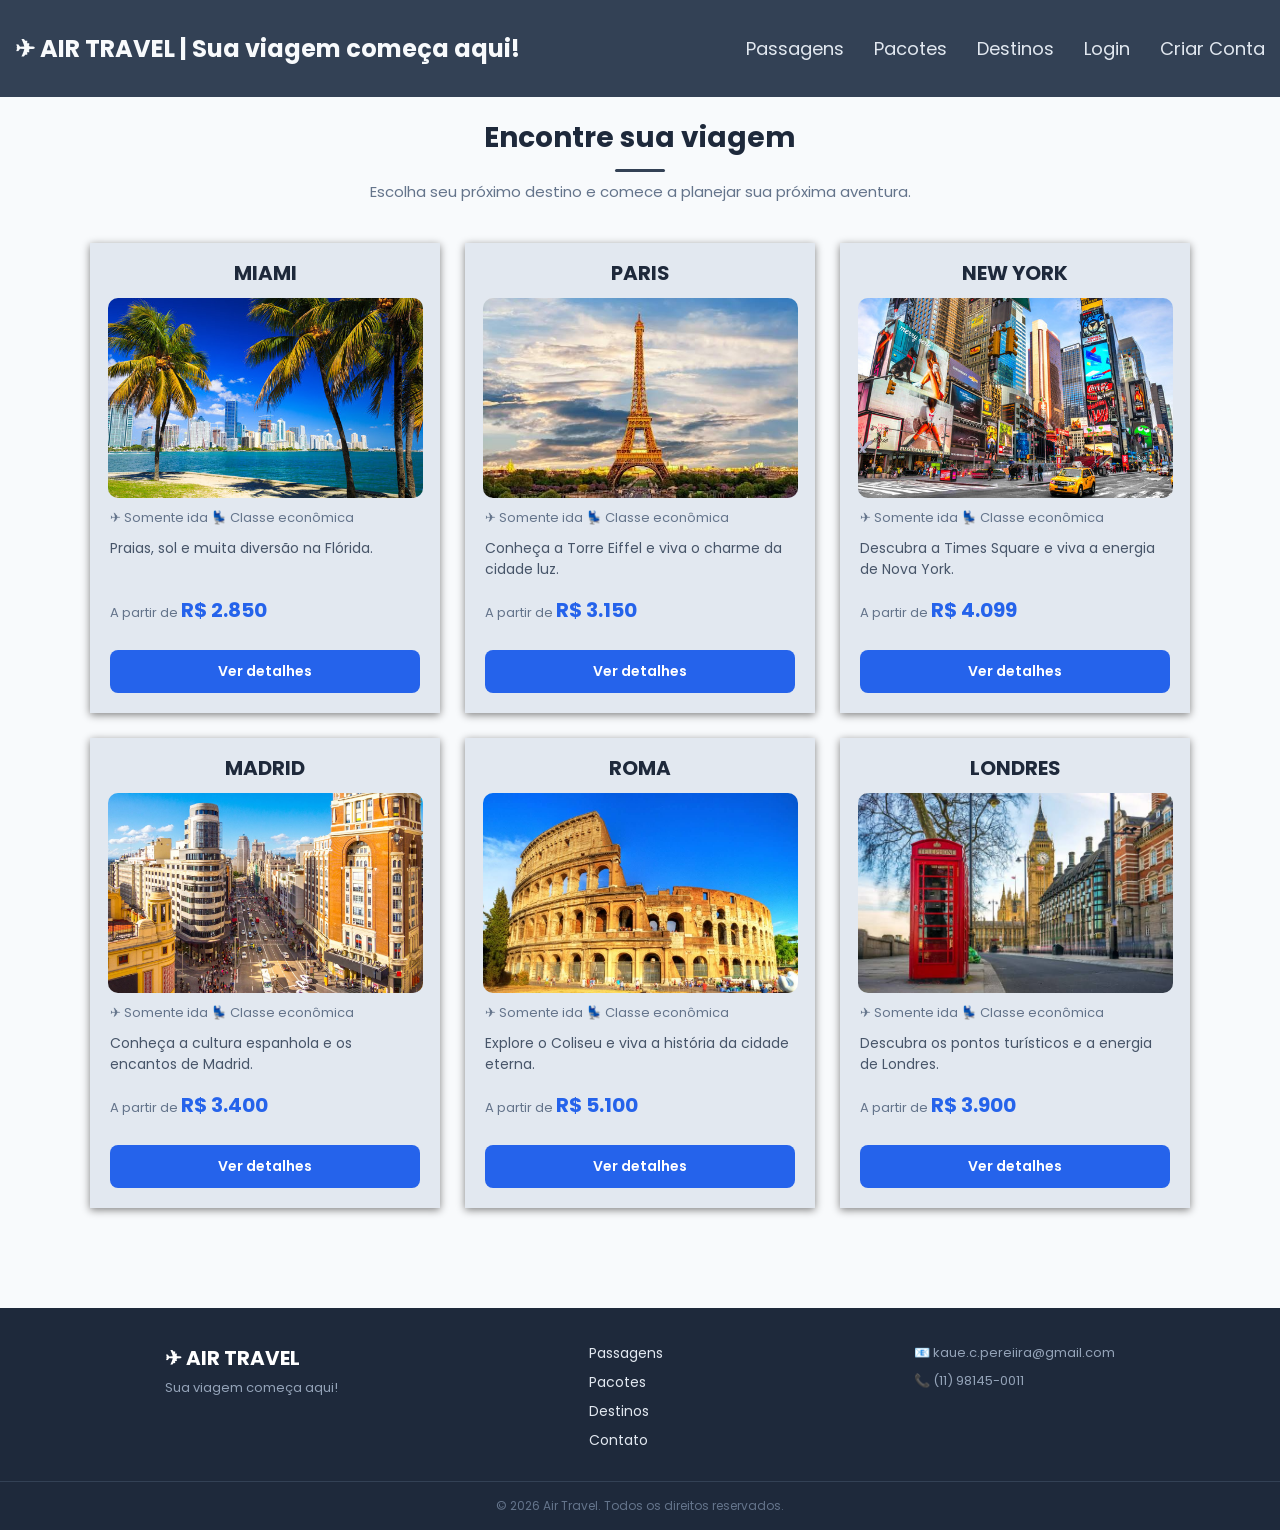
==== frontend/index.html @ f166944b "Organiza estrutura do projeto e adiciona banco de dados" ====
<!doctype html>
<html lang="pt-br">
  <head>
    <meta charset="UTF-8" />
    <meta name="viewport" content="width=device-width, initial-scale=1.0" />
    <link rel="stylesheet" href="style.css" />
    <title>Air Travel - Sua viagem começa aqui!</title>
  </head>

  <body>
    <header>
      <h1>✈ AIR TRAVEL | Sua viagem começa aqui!</h1>

      <nav>
        <a href="#">Passagens</a>
        <a href="#">Pacotes</a>
        <a href="#">Destinos</a>
        <a href="#">Login</a>
        <a href="#">Criar Conta</a>
      </nav>
    </header>

    <main>
      <section class="secao-destinos">
        <div class="titulo-destinos">
          <h2>Encontre sua viagem</h2>
          <p>
            Escolha seu próximo destino e comece a planejar sua próxima
            aventura.
          </p>
        </div>

        <div class="destinos">
          <article class="card-destino">
            <h3>MIAMI</h3>

            <img src="./miami.jpg" alt="Praia de Miami" />

            <div class="info-voo">
              <span>✈ Somente ida</span>
              <span>💺 Classe econômica</span>
            </div>

            <p class="descricao">Praias, sol e muita diversão na Flórida.</p>

            <div class="preco">
              <span>A partir de</span>
              <strong>R$ 2.850</strong>
            </div>

            <button>Ver detalhes</button>
          </article>

          <article class="card-destino">
            <h3>PARIS</h3>

            <img src="./paris.jfif" alt="Torre Eiffel em Paris" />

            <div class="info-voo">
              <span>✈ Somente ida</span>
              <span>💺 Classe econômica</span>
            </div>

            <p class="descricao">
              Conheça a Torre Eiffel e viva o charme da cidade luz.
            </p>

            <div class="preco">
              <span>A partir de</span>
              <strong>R$ 3.150</strong>
            </div>

            <button>Ver detalhes</button>
          </article>

          <article class="card-destino">
            <h3>NEW YORK</h3>

            <img src="./Times Square.jpg" alt="Times Square em Nova York" />

            <div class="info-voo">
              <span>✈ Somente ida</span>
              <span>💺 Classe econômica</span>
            </div>

            <p class="descricao">
              Descubra a Times Square e viva a energia de Nova York.
            </p>

            <div class="preco">
              <span>A partir de</span>
              <strong>R$ 4.099</strong>
            </div>

            <button>Ver detalhes</button>
          </article>

          <article class="card-destino">
            <h3>MADRID</h3>

            <img src="./madrid.jpg" alt="Madrid, Espanha" />

            <div class="info-voo">
              <span>✈ Somente ida</span>
              <span>💺 Classe econômica</span>
            </div>

            <p class="descricao">
              Conheça a cultura espanhola e os encantos de Madrid.
            </p>

            <div class="preco">
              <span>A partir de</span>
              <strong>R$ 3.400</strong>
            </div>

            <button>Ver detalhes</button>
          </article>

          <article class="card-destino">
            <h3>ROMA</h3>

            <img src="./coliseu-roma-italia-1.jpg" alt="Coliseu em Roma" />

            <div class="info-voo">
              <span>✈ Somente ida</span>
              <span>💺 Classe econômica</span>
            </div>

            <p class="descricao">
              Explore o Coliseu e viva a história da cidade eterna.
            </p>

            <div class="preco">
              <span>A partir de</span>
              <strong>R$ 5.100</strong>
            </div>

            <button>Ver detalhes</button>
          </article>

          <article class="card-destino">
            <h3>LONDRES</h3>

            <img src="./londres.jfif" alt="Londres, Inglaterra" />

            <div class="info-voo">
              <span>✈ Somente ida</span>
              <span>💺 Classe econômica</span>
            </div>

            <p class="descricao">
              Descubra os pontos turísticos e a energia de Londres.
            </p>

            <div class="preco">
              <span>A partir de</span>
              <strong>R$ 3.900</strong>
            </div>

            <button>Ver detalhes</button>
          </article>
        </div>
      </section>
    </main>

    <footer>
      <div class="footer-conteudo">
        <div class="footer-logo">
          <h3>✈ AIR TRAVEL</h3>
          <p>Sua viagem começa aqui!</p>
        </div>

        <div class="footer-links">
          <a href="#">Passagens</a>
          <a href="#">Pacotes</a>
          <a href="#">Destinos</a>
          <a href="#">Contato</a>
        </div>

        <div class="footer-contato">
          <p>📧 kaue.c.pereiira@gmail.com</p>
          <p>📞 (11) 98145-0011</p>
        </div>
      </div>

      <div class="footer-bottom">
        <p>© 2026 Air Travel. Todos os direitos reservados.</p>
      </div>
    </footer>
  </body>
</html>
---- frontend/style.css ----
@import url("https://fonts.googleapis.com/css2?family=Poppins&display=swap");

body {
  margin: 0;
  background-color: #f8fafc;
  font-family: "Poppins", sans-serif;
}

header {
  background-color: #334155;
  padding: 15px;
  display: flex;
  justify-content: space-between;
  align-items: center;
}

h1 {
  color: #f8fafc;
  font-size: 24px;
  text-align: left;
  font-weight: 700;
}

nav {
  font-size: 18px;
  color: #e2e8f0;
  display: flex;
  gap: 30px;
}

nav a {
  text-decoration: none;
  color: #e2e8f0;
  transition: 0.2s ease;
}

nav a:hover {
  color: #ffffff;
  transform: translateY(-2px) scale(1.05);
}

main {
  padding: 20px;
}

.titulo-destinos {
  text-align: center;
  margin-bottom: 30px;
}

.titulo-destinos h2 {
  margin: 0 0 8px;
  color: #1e293b;
  font-size: 28px;
  font-weight: 700;
}

.titulo-destinos p {
  margin: 0;
  color: #64748b;
  font-size: 15px;
}

.titulo-destinos h2::after {
  content: "";
  display: block;
  width: 50px;
  height: 3px;
  background-color: #334155;
  margin: 10px auto 0;
  border-radius: 5px;
}

.destinos {
  display: flex;
  padding: 10px;
  gap: 25px;
  justify-content: center;
  width: 100%;
  align-items: center;
  flex-wrap: wrap;
  box-sizing: border-box;
}

.card-destino {
  width: 350px;
  min-height: 470px;
  background-color: #e2e8f0;
  box-shadow: 0 2px 8px gray;
  transition: transform 0.3s ease;
  box-sizing: border-box;
  display: flex;
  flex-direction: column;
}

.card-destino:hover {
  transform: scale(1.02);
}

.card-destino h3 {
  font-size: 20px;
  margin: 15px 0 10px;
  color: #1e293b;
  text-align: center;
}

.card-destino img {
  width: 90%;
  height: 200px;
  object-fit: cover;
  border-radius: 10px;
  margin: 0 auto 10px;
  display: block;
}

.info-voo {
  font-size: 13px;
  color: #64748b;
  margin-bottom: 5px;
  text-align: left;
  padding-left: 20px;
}

.descricao {
  font-size: 14px;
  color: #475569;
  line-height: 1.5;
  padding: 0 20px;
  margin-top: 5px;
  margin-bottom: 15px;
  text-align: left;
  min-height: 42px;
}

.preco {
  font-size: 13px;
  color: #64748b;
  font-family: "Poppins", sans-serif;
  font-weight: normal;
  margin-bottom: 10px;
  min-height: 24px;
  padding-left: 20px;
}

.preco strong {
  font-size: 20px;
  color: #2563eb;
}

button {
  background-color: white;
  padding: 7px;
  border-radius: 5px;
  border: 1px solid;
  border-color: #b4cff3;
  cursor: pointer;
  font-family: "Poppins", sans-serif;
  font-size: 14px;
}

.card-destino button {
  margin-top: auto;
  background-color: #2563eb;
  color: white;
  border: none;
  padding: 11px 20px;
  margin-left: 20px;
  margin-right: 20px;
  margin-bottom: 20px;
  border-radius: 8px;
  cursor: pointer;
  font-family: "Poppins", sans-serif;
  font-size: 14px;
  font-weight: 600;
  transition: 0.2s;
}

.card-destino button:hover {
  background-color: #1d4ed8;
  transform: translateY(-2px);
}

footer {
  background-color: #1e293b;
  color: #e2e8f0;
  margin-top: 70px;
  padding-top: 35px;
}

.footer-conteudo {
  display: flex;
  justify-content: space-around;
  align-items: flex-start;
  padding: 0 40px 30px;
}

.footer-logo h3 {
  margin: 0 0 5px;
  color: white;
  font-size: 20px;
}

.footer-logo p {
  margin: 0;
  color: #94a3b8;
  font-size: 13px;
}

.footer-links {
  display: flex;
  flex-direction: column;
  gap: 8px;
}

.footer-links a {
  color: #e2e8f0;
  text-decoration: none;
  font-size: 14px;
  transition: 0.2s ease;
}

.footer-links a:hover {
  color: white;
  transform: translateX(3px);
}

.footer-contato p {
  margin: 0 0 8px;
  color: #94a3b8;
  font-size: 13px;
}

.footer-bottom {
  border-top: 1px solid #334155;
  text-align: center;
  padding: 15px;
}

.footer-bottom p {
  margin: 0;
  color: #64748b;
  font-size: 12px;
}
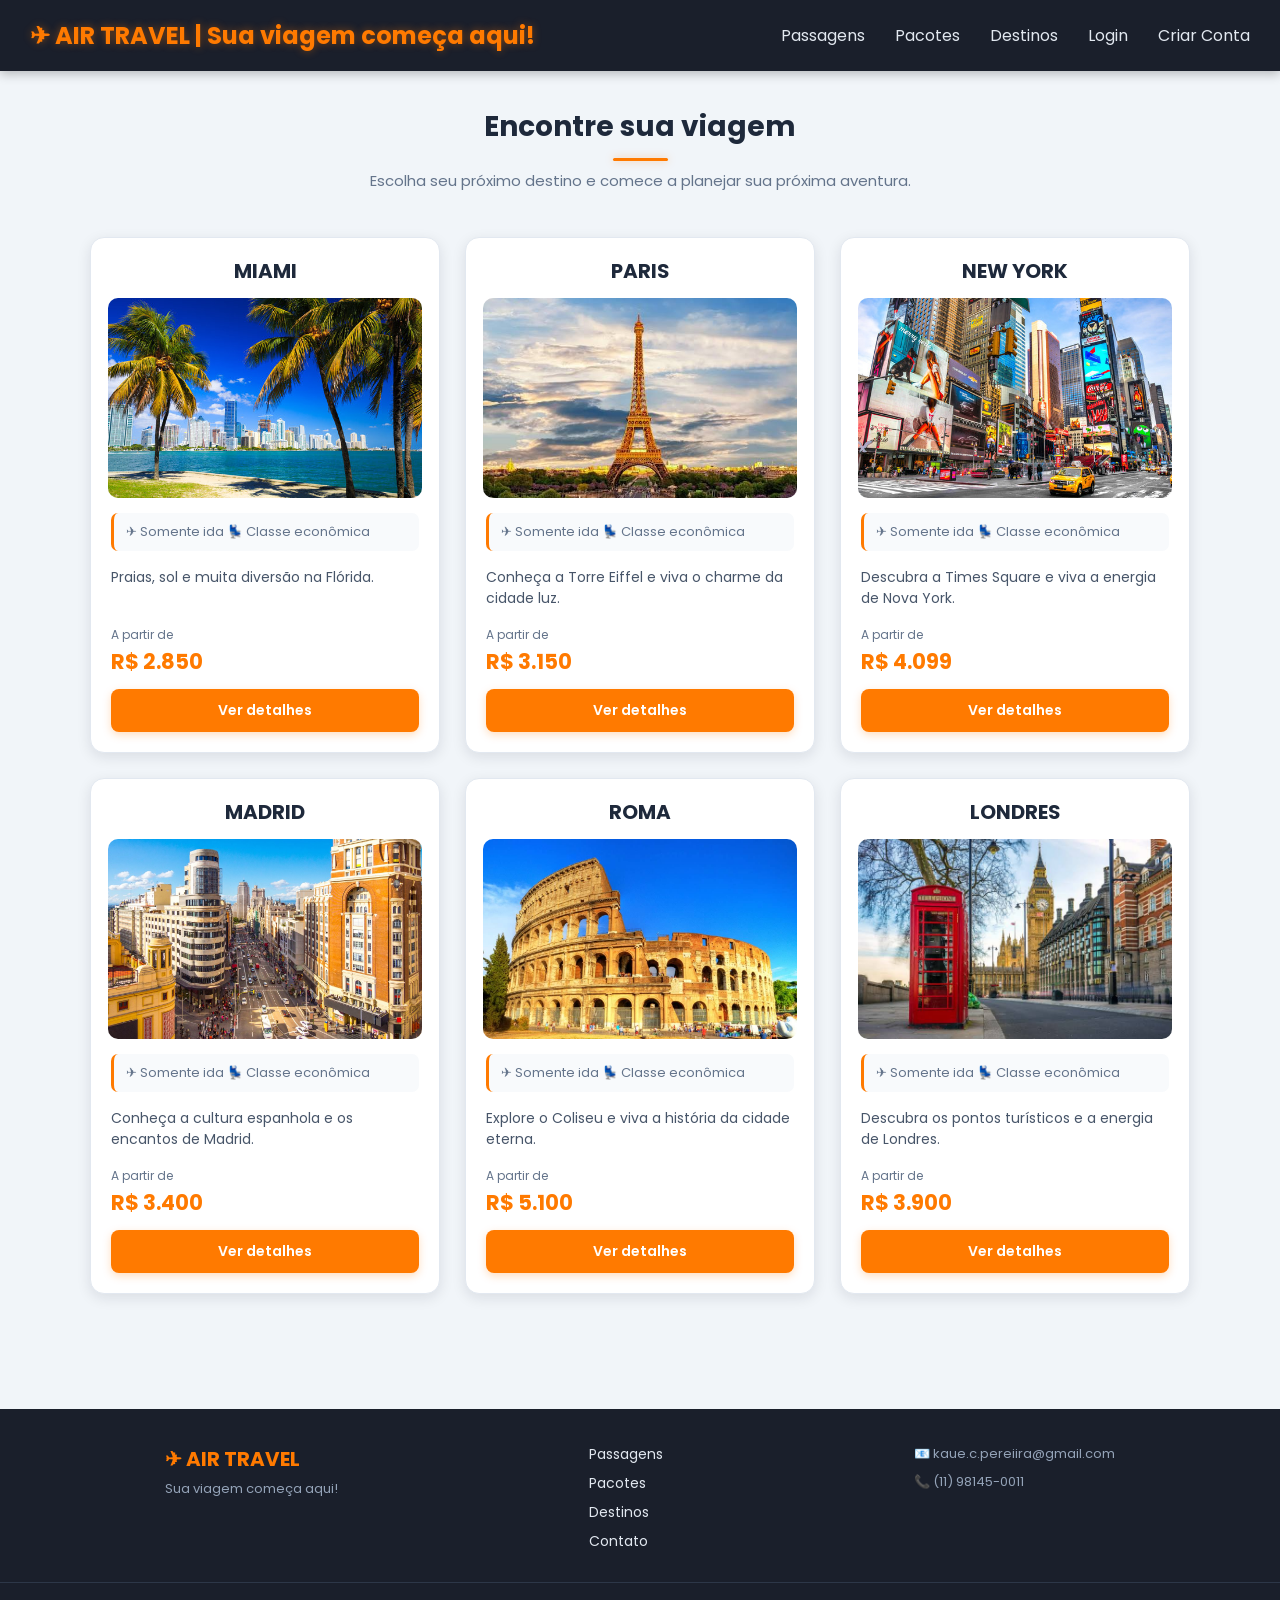
==== commit 6ce9e227: "Adiciona links para detalhes dos destinos" ====
--- a/frontend/index.html
+++ b/frontend/index.html
@@ -47,8 +47,7 @@
               <span>A partir de</span>
               <strong>R$ 2.850</strong>
             </div>
-
-            <button>Ver detalhes</button>
+            <a href="destino.html" class="botao-destino">Ver detalhes</a>
           </article>
 
           <article class="card-destino">
@@ -70,7 +69,7 @@
               <strong>R$ 3.150</strong>
             </div>
 
-            <button>Ver detalhes</button>
+            <a href="destino.html" class="botao-destino">Ver detalhes</a>
           </article>
 
           <article class="card-destino">
@@ -92,7 +91,7 @@
               <strong>R$ 4.099</strong>
             </div>
 
-            <button>Ver detalhes</button>
+            <a href="destino.html" class="botao-destino">Ver detalhes</a>
           </article>
 
           <article class="card-destino">
@@ -114,7 +113,7 @@
               <strong>R$ 3.400</strong>
             </div>
 
-            <button>Ver detalhes</button>
+            <a href="destino.html" class="botao-destino">Ver detalhes</a>
           </article>
 
           <article class="card-destino">
@@ -136,7 +135,7 @@
               <strong>R$ 5.100</strong>
             </div>
 
-            <button>Ver detalhes</button>
+            <a href="destino.html" class="botao-destino">Ver detalhes</a>
           </article>
 
           <article class="card-destino">
@@ -158,7 +157,7 @@
               <strong>R$ 3.900</strong>
             </div>
 
-            <button>Ver detalhes</button>
+            <a href="destino.html" class="botao-destino">Ver detalhes</a>
           </article>
         </div>
       </section>
--- a/frontend/style.css
+++ b/frontend/style.css
@@ -2,27 +2,30 @@
 
 body {
   margin: 0;
-  background-color: #f8fafc;
+  background-color: #f1f5f9;
   font-family: "Poppins", sans-serif;
 }
 
 header {
-  background-color: #334155;
-  padding: 15px;
+  background-color: #1a1f2b;
+  padding: 18px 30px;
   display: flex;
   justify-content: space-between;
   align-items: center;
+  box-shadow: 0 3px 10px rgba(0, 0, 0, 0.25);
 }
 
 h1 {
-  color: #f8fafc;
+  color: #ff7a00;
   font-size: 24px;
   text-align: left;
   font-weight: 700;
+  margin: 0;
+  text-shadow: 0 0 8px rgba(255, 122, 0, 0.45);
 }
 
 nav {
-  font-size: 18px;
+  font-size: 16px;
   color: #e2e8f0;
   display: flex;
   gap: 30px;
@@ -35,17 +38,17 @@
 }
 
 nav a:hover {
-  color: #ffffff;
-  transform: translateY(-2px) scale(1.05);
+  color: #ff7a00;
+  transform: translateY(-2px);
 }
 
 main {
-  padding: 20px;
+  padding: 35px 20px;
 }
 
 .titulo-destinos {
   text-align: center;
-  margin-bottom: 30px;
+  margin-bottom: 35px;
 }
 
 .titulo-destinos h2 {
@@ -64,11 +67,12 @@
 .titulo-destinos h2::after {
   content: "";
   display: block;
-  width: 50px;
+  width: 55px;
   height: 3px;
-  background-color: #334155;
+  background-color: #ff7a00;
   margin: 10px auto 0;
   border-radius: 5px;
+  box-shadow: 0 0 8px rgba(255, 122, 0, 0.4);
 }
 
 .destinos {
@@ -85,21 +89,27 @@
 .card-destino {
   width: 350px;
   min-height: 470px;
-  background-color: #e2e8f0;
-  box-shadow: 0 2px 8px gray;
-  transition: transform 0.3s ease;
+  background-color: #ffffff;
+  border: 1px solid #e2e8f0;
+  border-radius: 14px;
+  box-shadow: 0 4px 14px rgba(15, 23, 42, 0.1);
+  transition:
+    transform 0.3s ease,
+    box-shadow 0.3s ease;
   box-sizing: border-box;
   display: flex;
   flex-direction: column;
+  overflow: hidden;
 }
 
 .card-destino:hover {
-  transform: scale(1.02);
+  transform: translateY(-5px);
+  box-shadow: 0 10px 25px rgba(15, 23, 42, 0.16);
 }
 
 .card-destino h3 {
   font-size: 20px;
-  margin: 15px 0 10px;
+  margin: 18px 0 12px;
   color: #1e293b;
   text-align: center;
 }
@@ -109,16 +119,18 @@
   height: 200px;
   object-fit: cover;
   border-radius: 10px;
-  margin: 0 auto 10px;
+  margin: 0 auto 15px;
   display: block;
 }
 
 .info-voo {
   font-size: 13px;
   color: #64748b;
-  margin-bottom: 5px;
-  text-align: left;
-  padding-left: 20px;
+  margin: 0 20px 8px;
+  padding: 9px 12px;
+  background-color: #f8fafc;
+  border-radius: 7px;
+  border-left: 3px solid #ff7a00;
 }
 
 .descricao {
@@ -126,41 +138,43 @@
   color: #475569;
   line-height: 1.5;
   padding: 0 20px;
-  margin-top: 5px;
-  margin-bottom: 15px;
+  margin-top: 8px;
+  margin-bottom: 12px;
   text-align: left;
   min-height: 42px;
 }
 
 .preco {
-  font-size: 13px;
+  font-size: 12px;
   color: #64748b;
   font-family: "Poppins", sans-serif;
   font-weight: normal;
-  margin-bottom: 10px;
+  margin: 5px 20px 12px;
   min-height: 24px;
-  padding-left: 20px;
+  padding: 0;
 }
 
 .preco strong {
-  font-size: 20px;
-  color: #2563eb;
+  display: block;
+  font-size: 21px;
+  color: #ff7a00;
+  font-weight: 700;
+  margin-top: 2px;
 }
 
 button {
   background-color: white;
   padding: 7px;
   border-radius: 5px;
-  border: 1px solid;
-  border-color: #b4cff3;
+  border: 1px solid #b4cff3;
   cursor: pointer;
   font-family: "Poppins", sans-serif;
   font-size: 14px;
 }
 
-.card-destino button {
+.botao-destino {
   margin-top: auto;
-  background-color: #2563eb;
+  background-color: #ff7a00;
   color: white;
   border: none;
   padding: 11px 20px;
@@ -172,16 +186,20 @@
   font-family: "Poppins", sans-serif;
   font-size: 14px;
   font-weight: 600;
-  transition: 0.2s;
-}
-
-.card-destino button:hover {
-  background-color: #1d4ed8;
+  transition: 0.2s ease;
+  box-shadow: 0 3px 8px rgba(255, 122, 0, 0.25);
+  text-decoration: none;
+  text-align: center;
+}
+
+.botao-destino:hover {
+  background-color: #e66d00;
   transform: translateY(-2px);
+  box-shadow: 0 5px 12px rgba(255, 122, 0, 0.35);
 }
 
 footer {
-  background-color: #1e293b;
+  background-color: #1a1f2b;
   color: #e2e8f0;
   margin-top: 70px;
   padding-top: 35px;
@@ -196,7 +214,7 @@
 
 .footer-logo h3 {
   margin: 0 0 5px;
-  color: white;
+  color: #ff7a00;
   font-size: 20px;
 }
 
@@ -220,7 +238,7 @@
 }
 
 .footer-links a:hover {
-  color: white;
+  color: #ff7a00;
   transform: translateX(3px);
 }
 
@@ -231,7 +249,7 @@
 }
 
 .footer-bottom {
-  border-top: 1px solid #334155;
+  border-top: 1px solid #2d3748;
   text-align: center;
   padding: 15px;
 }
@@ -241,3 +259,96 @@
   color: #64748b;
   font-size: 12px;
 }
+
+.detalhes-destino {
+  max-width: 1000px;
+  margin: 0 auto;
+  background-color: #ffffff;
+  border-radius: 16px;
+  padding: 30px;
+  box-shadow: 0 4px 15px rgba(15, 23, 42, 0.1);
+  box-sizing: border-box;
+}
+
+.detalhes-destino h2 {
+  text-align: center;
+  color: #1e293b;
+  font-size: 32px;
+  margin: 0 0 25px;
+}
+
+.detalhes-destino > img {
+  width: 100%;
+  height: 350px;
+  object-fit: cover;
+  border-radius: 12px;
+  display: block;
+}
+
+.informacoes-destino {
+  padding: 25px 10px 0;
+}
+
+.informacoes-destino h3 {
+  color: #1e293b;
+  font-size: 23px;
+  margin: 0 0 10px;
+}
+
+.informacoes-destino > p {
+  color: #475569;
+  font-size: 15px;
+  line-height: 1.6;
+  margin-bottom: 20px;
+}
+
+.info-viagem {
+  background-color: #f8fafc;
+  border-left: 4px solid #ff7a00;
+  border-radius: 8px;
+  padding: 12px 18px;
+  margin-bottom: 20px;
+}
+
+.info-viagem p {
+  color: #475569;
+  font-size: 14px;
+  margin: 6px 0;
+}
+
+.preco-destino {
+  margin-bottom: 20px;
+}
+
+.preco-destino span {
+  display: block;
+  color: #64748b;
+  font-size: 13px;
+}
+
+.preco-destino strong {
+  display: block;
+  color: #ff7a00;
+  font-size: 28px;
+  margin-top: 2px;
+}
+
+.detalhes-destino button {
+  background-color: #ff7a00;
+  color: #ffffff;
+  border: none;
+  padding: 12px 25px;
+  border-radius: 8px;
+  cursor: pointer;
+  font-family: "Poppins", sans-serif;
+  font-size: 14px;
+  font-weight: 600;
+  transition: 0.2s ease;
+  box-shadow: 0 3px 8px rgba(255, 122, 0, 0.25);
+}
+
+.detalhes-destino button:hover {
+  background-color: #e66d00;
+  transform: translateY(-2px);
+  box-shadow: 0 5px 12px rgba(255, 122, 0, 0.35);
+}
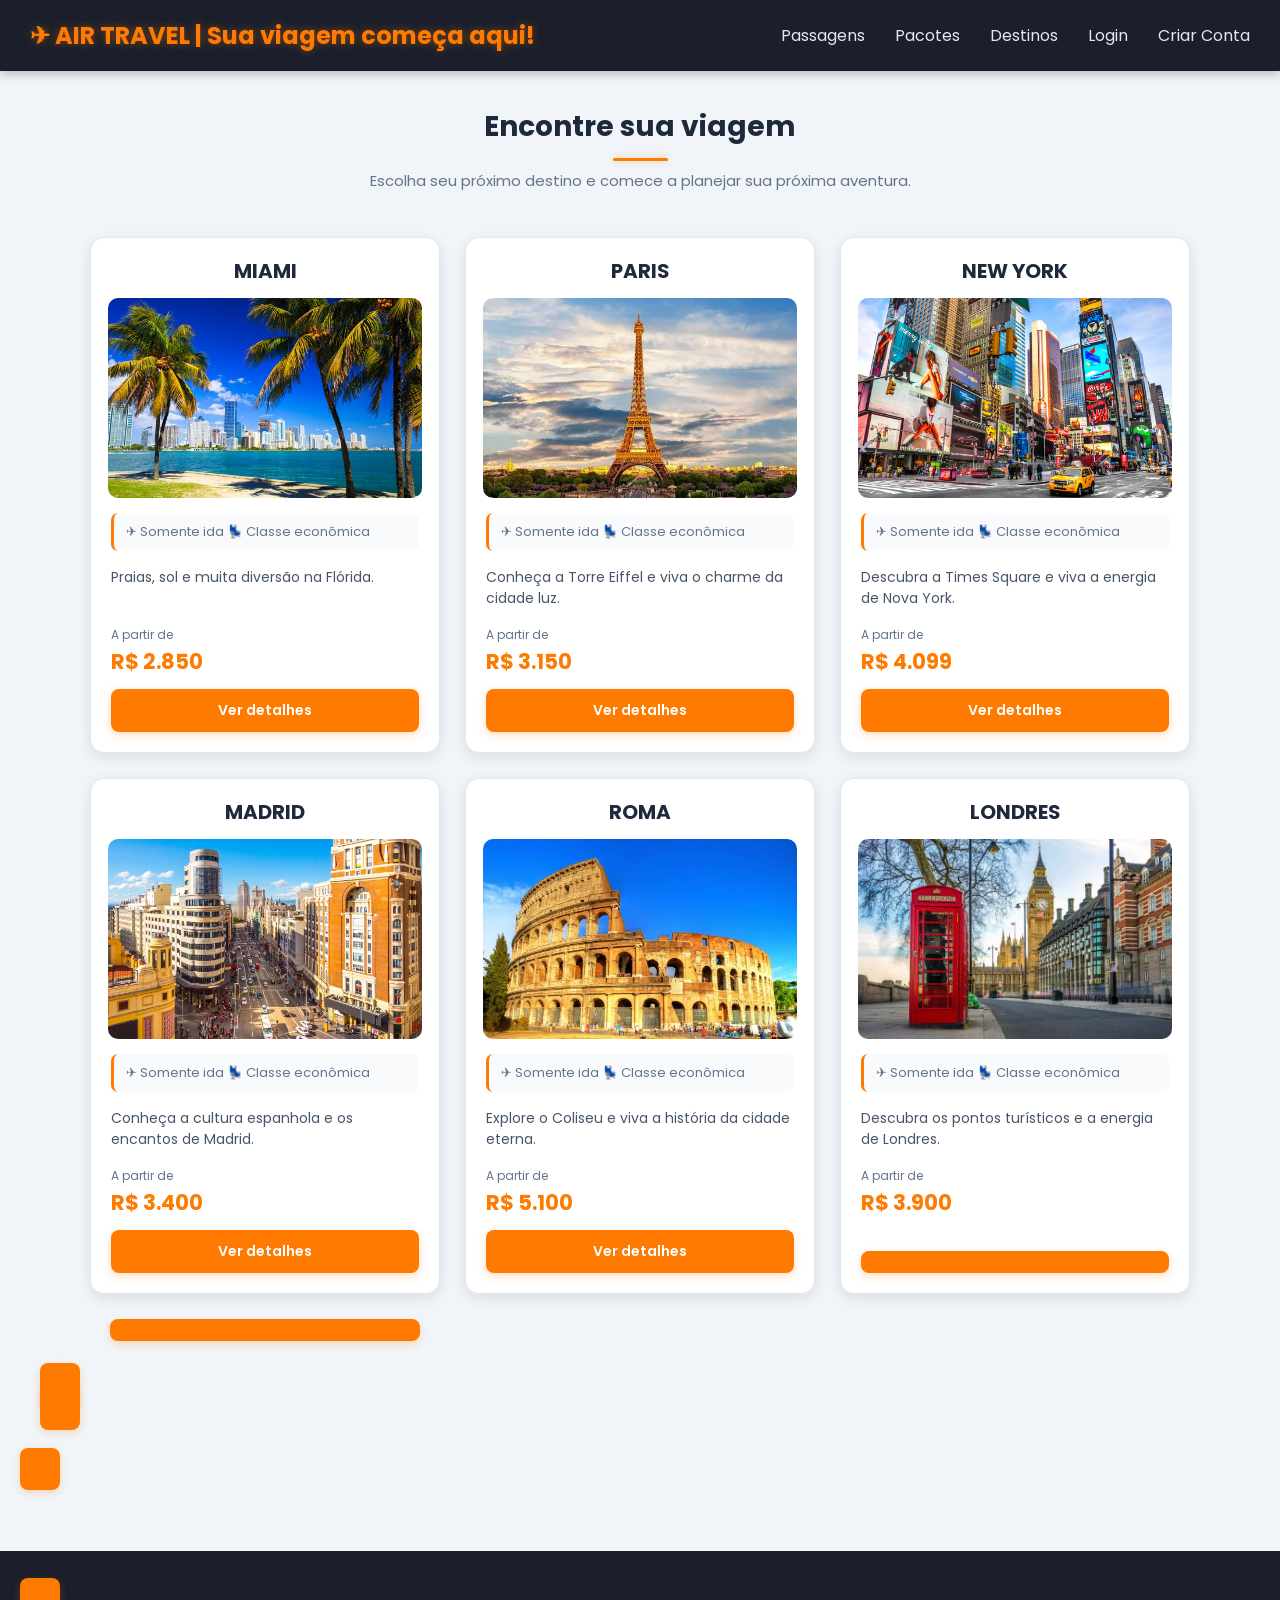
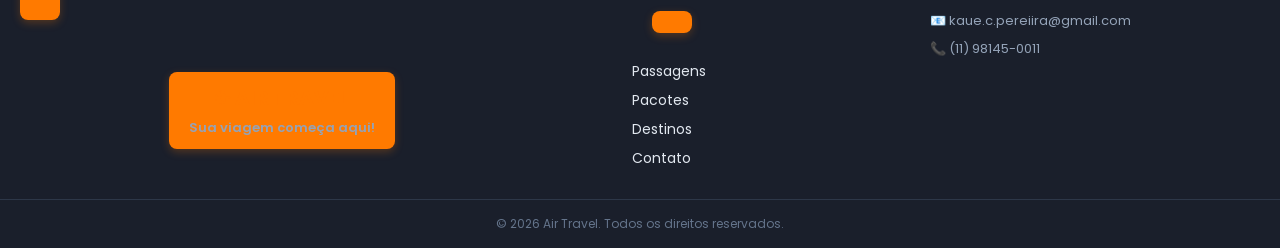
==== commit c7d589c2: "Finaliza estrutura inicial do AirTravel" ====
--- a/frontend/index.html
+++ b/frontend/index.html
@@ -47,7 +47,9 @@
               <span>A partir de</span>
               <strong>R$ 2.850</strong>
             </div>
-            <a href="destino.html" class="botao-destino">Ver detalhes</a>
+            <a href="destino.html?destino=miami" class="botao-destino"
+              >Ver detalhes</a
+            >
           </article>
 
           <article class="card-destino">
@@ -69,7 +71,9 @@
               <strong>R$ 3.150</strong>
             </div>
 
-            <a href="destino.html" class="botao-destino">Ver detalhes</a>
+            <a href="destino.html?destino=paris" class="botao-destino"
+              >Ver detalhes</a
+            >
           </article>
 
           <article class="card-destino">
@@ -91,7 +95,9 @@
               <strong>R$ 4.099</strong>
             </div>
 
-            <a href="destino.html" class="botao-destino">Ver detalhes</a>
+            <a href="destino.html?destino=newyork" class="botao-destino"
+              >Ver detalhes</a
+            >
           </article>
 
           <article class="card-destino">
@@ -113,7 +119,9 @@
               <strong>R$ 3.400</strong>
             </div>
 
-            <a href="destino.html" class="botao-destino">Ver detalhes</a>
+            <a href="destino.html?destino=madrid" class="botao-destino"
+              >Ver detalhes</a
+            >
           </article>
 
           <article class="card-destino">
@@ -135,7 +143,9 @@
               <strong>R$ 5.100</strong>
             </div>
 
-            <a href="destino.html" class="botao-destino">Ver detalhes</a>
+            <a href="destino.html?destino=roma" class="botao-destino"
+              >Ver detalhes</a
+            >
           </article>
 
           <article class="card-destino">
@@ -157,7 +167,7 @@
               <strong>R$ 3.900</strong>
             </div>
 
-            <a href="destino.html" class="botao-destino">Ver detalhes</a>
+            <a href="destino.html?destino=londres" class="botao-destino">
           </article>
         </div>
       </section>
--- a/frontend/style.css
+++ b/frontend/style.css
@@ -76,13 +76,12 @@
 }
 
 .destinos {
-  display: flex;
+  display: grid;
+  grid-template-columns: repeat(3, 350px);
   padding: 10px;
   gap: 25px;
   justify-content: center;
   width: 100%;
-  align-items: center;
-  flex-wrap: wrap;
   box-sizing: border-box;
 }
 
@@ -352,3 +351,156 @@
   transform: translateY(-2px);
   box-shadow: 0 5px 12px rgba(255, 122, 0, 0.35);
 }
+
+.compra-passagem {
+  max-width: 850px;
+  margin: 0 auto;
+  background-color: #ffffff;
+  border-radius: 16px;
+  padding: 30px;
+  box-shadow: 0 4px 15px rgba(15, 23, 42, 0.1);
+  box-sizing: border-box;
+}
+
+.titulo-compra {
+  text-align: center;
+  margin-bottom: 30px;
+}
+
+.titulo-compra h2 {
+  color: #1e293b;
+  font-size: 28px;
+  margin: 0 0 8px;
+}
+
+.titulo-compra p {
+  color: #64748b;
+  font-size: 15px;
+  margin: 0;
+}
+
+.formulario-compra {
+  display: flex;
+  flex-direction: column;
+  gap: 20px;
+}
+
+.campo {
+  display: flex;
+  flex-direction: column;
+  gap: 7px;
+}
+
+.campo label,
+.tipo-viagem p {
+  color: #1e293b;
+  font-size: 14px;
+  font-weight: 600;
+  margin: 0;
+}
+
+.campo input,
+.campo select {
+  width: 100%;
+  box-sizing: border-box;
+  padding: 11px 13px;
+  border: 1px solid #cbd5e1;
+  border-radius: 8px;
+  font-family: "Poppins", sans-serif;
+  font-size: 14px;
+  color: #334155;
+  outline: none;
+}
+
+.campo input:focus,
+.campo select:focus {
+  border-color: #ff7a00;
+  box-shadow: 0 0 0 2px rgba(255, 122, 0, 0.1);
+}
+
+.tipo-viagem {
+  display: flex;
+  flex-direction: column;
+  gap: 10px;
+}
+
+.tipo-viagem label {
+  color: #475569;
+  font-size: 14px;
+  cursor: pointer;
+}
+
+.tipo-viagem input {
+  accent-color: #ff7a00;
+  margin-right: 6px;
+}
+
+.datas-viagem {
+  display: grid;
+  grid-template-columns: 1fr 1fr;
+  gap: 20px;
+}
+
+.resumo-compra {
+  background-color: #f8fafc;
+  border-left: 4px solid #ff7a00;
+  border-radius: 8px;
+  padding: 15px 18px;
+  margin-top: 5px;
+}
+
+.resumo-compra span {
+  display: block;
+  color: #64748b;
+  font-size: 13px;
+}
+
+.resumo-compra strong {
+  display: block;
+  color: #ff7a00;
+  font-size: 26px;
+  margin-top: 3px;
+}
+
+.formulario-compra button {
+  background-color: #ff7a00;
+  color: #ffffff;
+  border: none;
+  padding: 12px 25px;
+  border-radius: 8px;
+  cursor: pointer;
+  font-family: "Poppins", sans-serif;
+  font-size: 14px;
+  font-weight: 600;
+  transition: 0.2s ease;
+  box-shadow: 0 3px 8px rgba(255, 122, 0, 0.25);
+}
+
+.formulario-compra button:hover {
+  background-color: #e66d00;
+  transform: translateY(-2px);
+  box-shadow: 0 5px 12px rgba(255, 122, 0, 0.35);
+}
+
+.botao-compra {
+  display: inline-block;
+  background-color: #ff7a00;
+  color: #ffffff;
+  border: none;
+  padding: 12px 25px;
+  border-radius: 8px;
+  cursor: pointer;
+  font-family: "Poppins", sans-serif;
+  font-size: 14px;
+  font-weight: 600;
+  transition: 0.2s ease;
+  box-shadow: 0 3px 8px rgba(255, 122, 0, 0.25);
+  text-decoration: none;
+  text-align: center;
+}
+
+.botao-compra:hover {
+  background-color: #e66d00;
+  transform: translateY(-2px);
+  box-shadow: 0 5px 12px rgba(255, 122, 0, 0.35);
+}
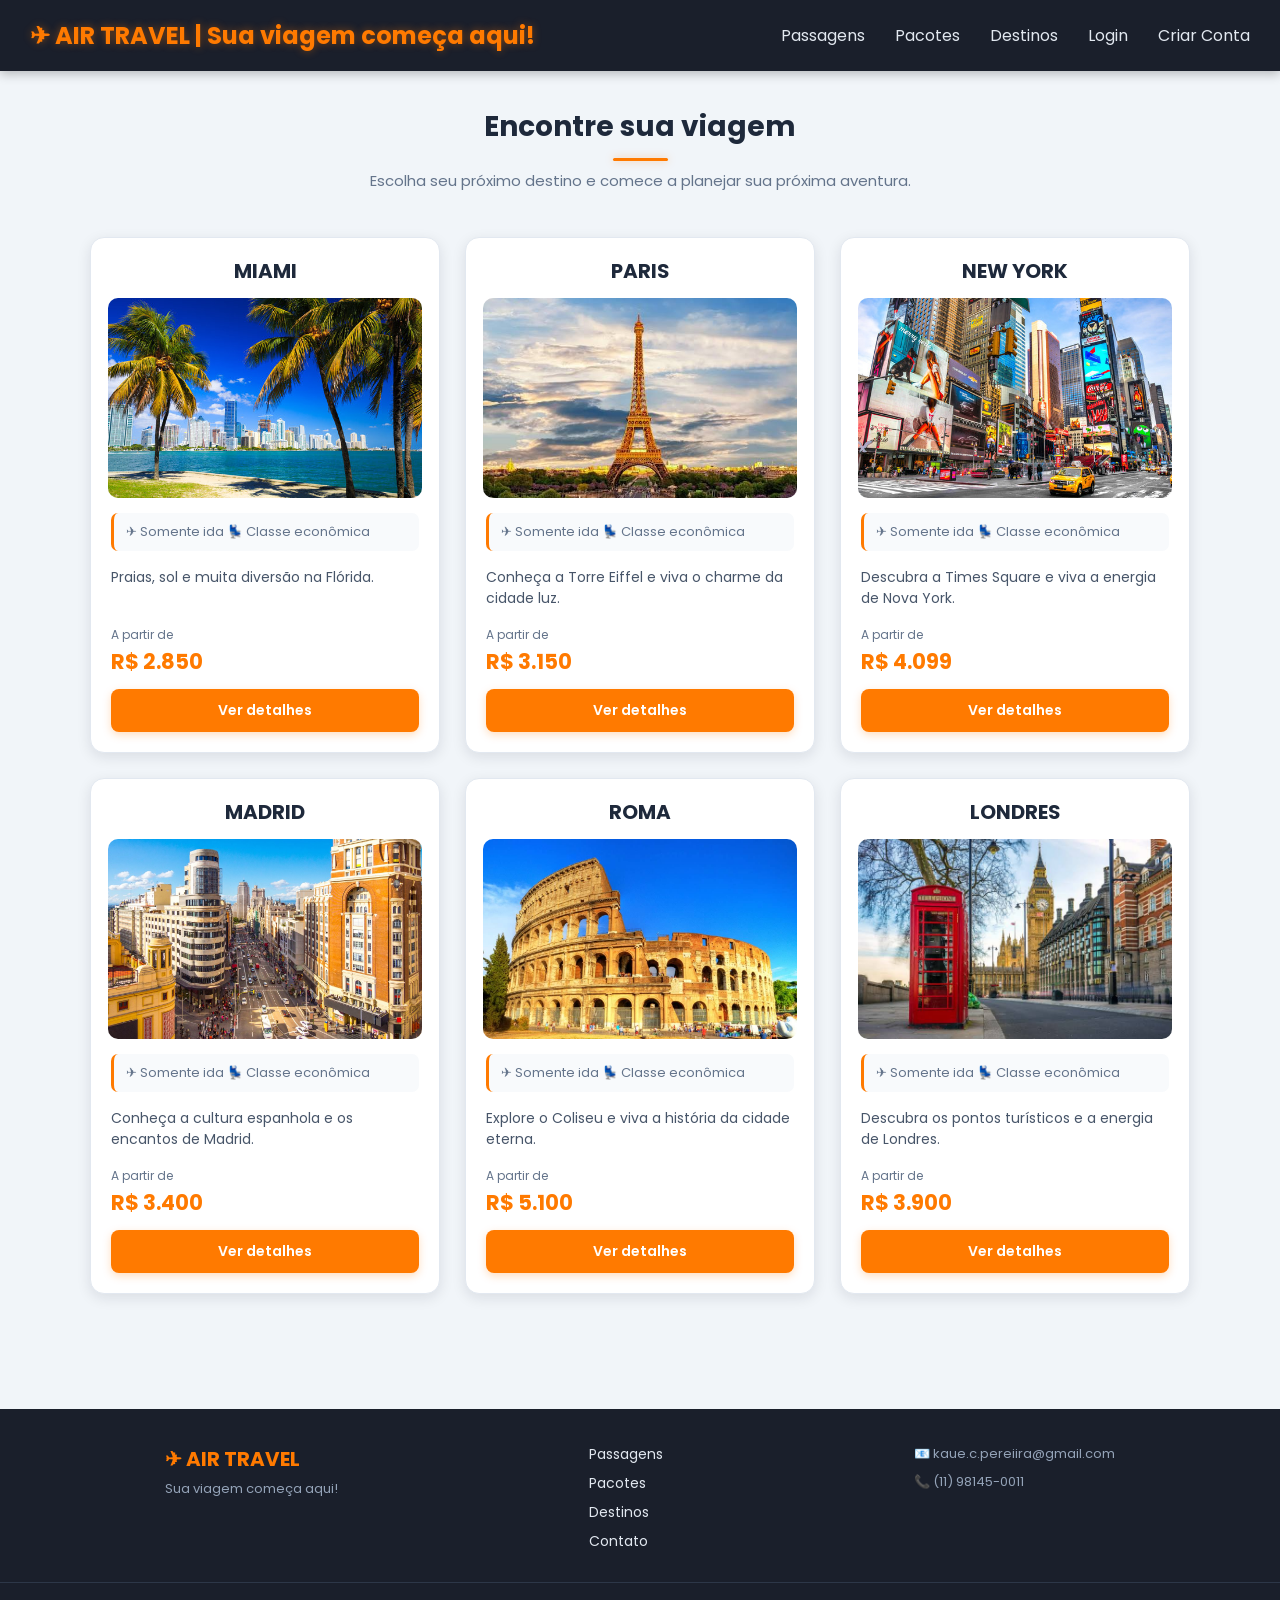
==== commit 1bfcfede: "Corrige links dos destinos" ====
--- a/frontend/index.html
+++ b/frontend/index.html
@@ -167,7 +167,9 @@
               <strong>R$ 3.900</strong>
             </div>
 
-            <a href="destino.html?destino=londres" class="botao-destino">
+            <a href="destino.html?destino=londres" class="botao-destino"
+              >Ver detalhes</a
+            >
           </article>
         </div>
       </section>
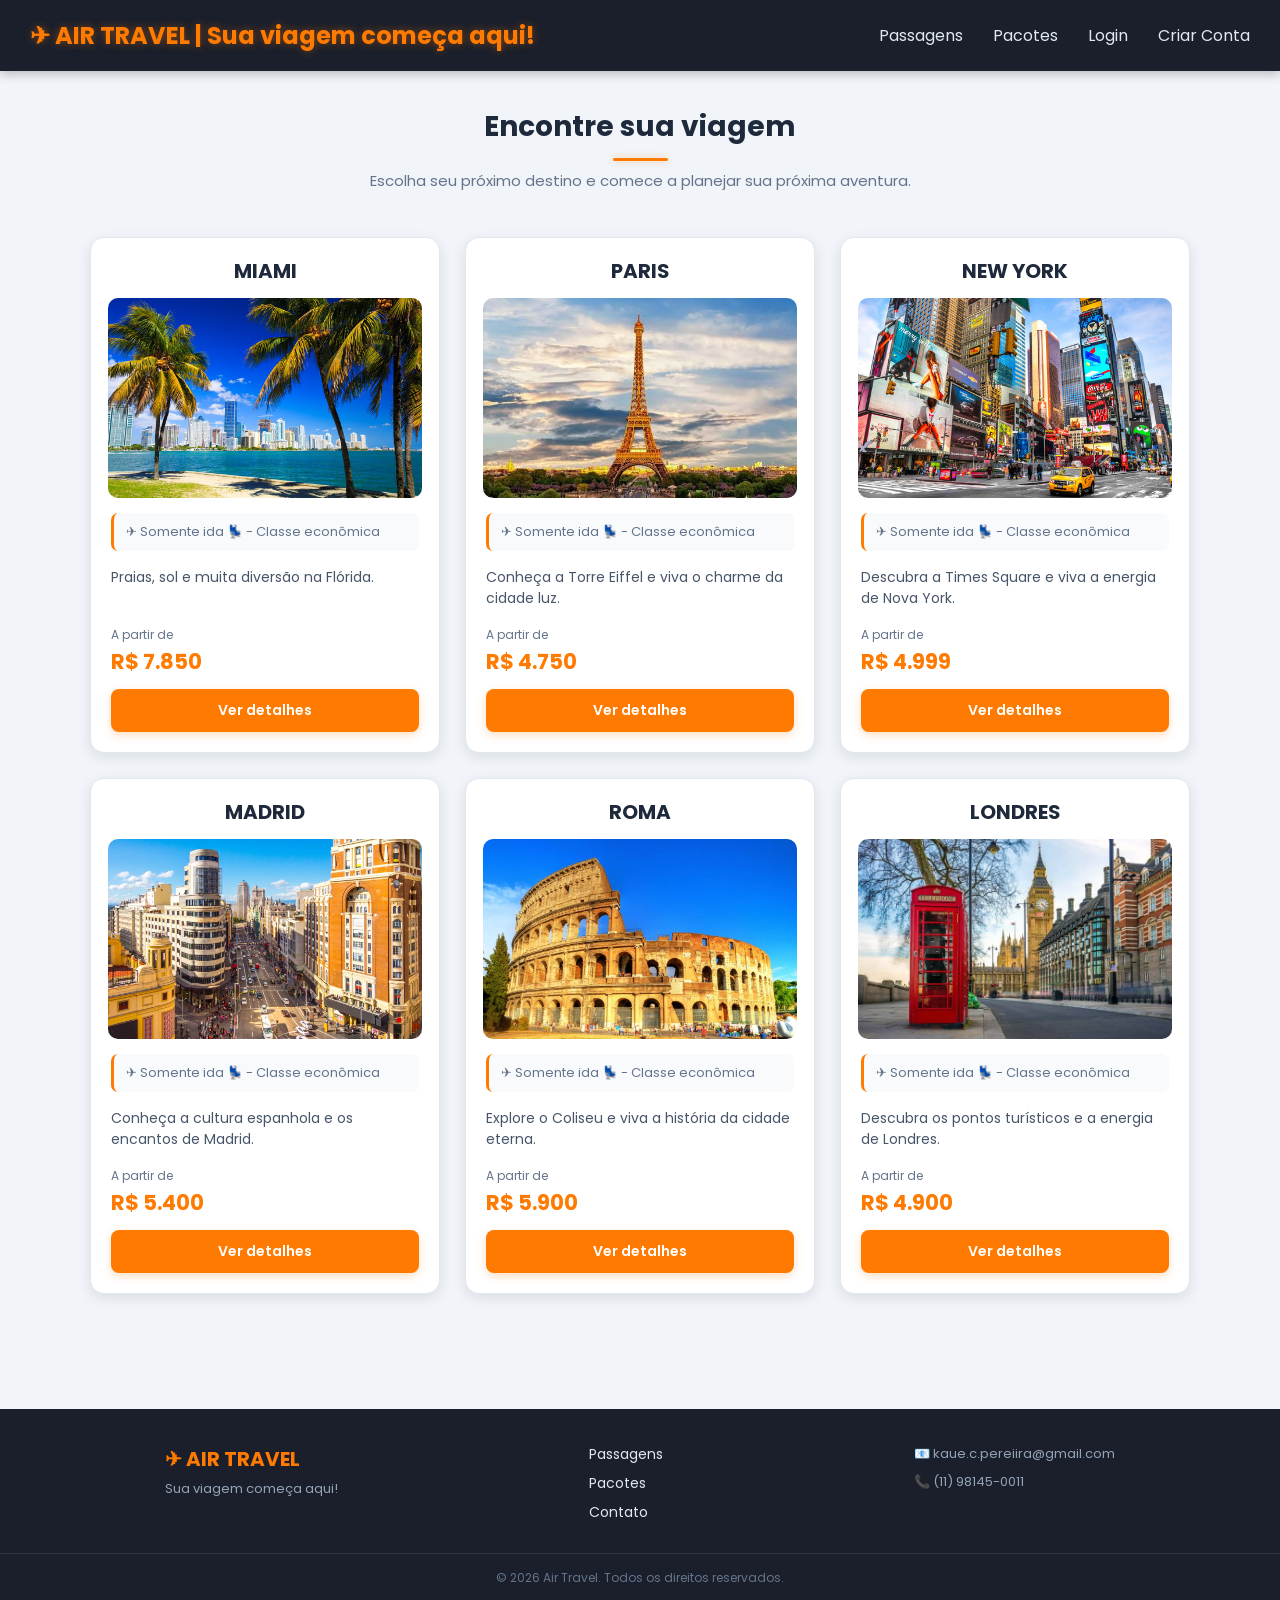
==== commit b4e4dd67: "Atualiza estrutura das páginas e fluxo de destinos" ====
--- a/frontend/index.html
+++ b/frontend/index.html
@@ -14,9 +14,8 @@
       <nav>
         <a href="#">Passagens</a>
         <a href="#">Pacotes</a>
-        <a href="#">Destinos</a>
-        <a href="#">Login</a>
-        <a href="#">Criar Conta</a>
+        <a href="/frontend/login.html">Login</a>
+        <a href="/frontend/cadastro.html">Criar Conta</a>
       </nav>
     </header>
 
@@ -38,14 +37,14 @@
 
             <div class="info-voo">
               <span>✈ Somente ida</span>
-              <span>💺 Classe econômica</span>
+              <span>💺 - Classe econômica</span>
             </div>
 
             <p class="descricao">Praias, sol e muita diversão na Flórida.</p>
 
             <div class="preco">
               <span>A partir de</span>
-              <strong>R$ 2.850</strong>
+              <strong>R$ 7.850</strong>
             </div>
             <a href="destino.html?destino=miami" class="botao-destino"
               >Ver detalhes</a
@@ -59,7 +58,7 @@
 
             <div class="info-voo">
               <span>✈ Somente ida</span>
-              <span>💺 Classe econômica</span>
+              <span>💺 - Classe econômica</span>
             </div>
 
             <p class="descricao">
@@ -68,7 +67,7 @@
 
             <div class="preco">
               <span>A partir de</span>
-              <strong>R$ 3.150</strong>
+              <strong>R$ 4.750</strong>
             </div>
 
             <a href="destino.html?destino=paris" class="botao-destino"
@@ -83,7 +82,7 @@
 
             <div class="info-voo">
               <span>✈ Somente ida</span>
-              <span>💺 Classe econômica</span>
+              <span>💺 - Classe econômica</span>
             </div>
 
             <p class="descricao">
@@ -92,7 +91,7 @@
 
             <div class="preco">
               <span>A partir de</span>
-              <strong>R$ 4.099</strong>
+              <strong>R$ 4.999</strong>
             </div>
 
             <a href="destino.html?destino=newyork" class="botao-destino"
@@ -107,7 +106,7 @@
 
             <div class="info-voo">
               <span>✈ Somente ida</span>
-              <span>💺 Classe econômica</span>
+              <span>💺 - Classe econômica</span>
             </div>
 
             <p class="descricao">
@@ -116,7 +115,7 @@
 
             <div class="preco">
               <span>A partir de</span>
-              <strong>R$ 3.400</strong>
+              <strong>R$ 5.400</strong>
             </div>
 
             <a href="destino.html?destino=madrid" class="botao-destino"
@@ -131,7 +130,7 @@
 
             <div class="info-voo">
               <span>✈ Somente ida</span>
-              <span>💺 Classe econômica</span>
+              <span>💺 - Classe econômica</span>
             </div>
 
             <p class="descricao">
@@ -140,7 +139,7 @@
 
             <div class="preco">
               <span>A partir de</span>
-              <strong>R$ 5.100</strong>
+              <strong>R$ 5.900</strong>
             </div>
 
             <a href="destino.html?destino=roma" class="botao-destino"
@@ -155,7 +154,7 @@
 
             <div class="info-voo">
               <span>✈ Somente ida</span>
-              <span>💺 Classe econômica</span>
+              <span>💺 - Classe econômica</span>
             </div>
 
             <p class="descricao">
@@ -164,7 +163,7 @@
 
             <div class="preco">
               <span>A partir de</span>
-              <strong>R$ 3.900</strong>
+              <strong>R$ 4.900</strong>
             </div>
 
             <a href="destino.html?destino=londres" class="botao-destino"
@@ -185,7 +184,6 @@
         <div class="footer-links">
           <a href="#">Passagens</a>
           <a href="#">Pacotes</a>
-          <a href="#">Destinos</a>
           <a href="#">Contato</a>
         </div>
 
--- a/frontend/style.css
+++ b/frontend/style.css
@@ -504,3 +504,135 @@
   transform: translateY(-2px);
   box-shadow: 0 5px 12px rgba(255, 122, 0, 0.35);
 }
+
+.continente {
+  padding: 15px;
+  margin-bottom: 15px;
+  border-bottom: 1px solid #e2e8f0;
+}
+
+@media (max-width: 1150px) {
+  .destinos {
+    grid-template-columns: repeat(2, 350px);
+  }
+}
+
+@media (max-width: 750px) {
+  .destinos {
+    grid-template-columns: minmax(0, 350px);
+  }
+
+  header {
+    flex-direction: column;
+    gap: 15px;
+  }
+
+  nav {
+    flex-wrap: wrap;
+    justify-content: center;
+    gap: 15px;
+  }
+}
+
+.formulario-conta {
+  max-width: 460px;
+  margin: 25px auto;
+  padding: 35px;
+  background: #ffffff;
+  border: 1px solid #e2e8f0;
+  border-radius: 18px;
+  box-shadow: 0 12px 35px rgba(15, 23, 42, 0.09);
+  box-sizing: border-box;
+}
+
+.formulario-conta h2 {
+  color: #1e293b;
+  text-align: center;
+  font-size: 28px;
+  margin: 0 0 8px;
+}
+
+.formulario-conta .subtitulo {
+  color: #64748b;
+  text-align: center;
+  font-size: 14px;
+  margin: 0 0 28px;
+}
+
+.formulario-conta form {
+  display: flex;
+  flex-direction: column;
+  gap: 8px;
+}
+
+.formulario-conta label {
+  color: #334155;
+  font-size: 13px;
+  font-weight: 600;
+  margin-top: 10px;
+}
+
+.formulario-conta input {
+  width: 100%;
+  padding: 12px 14px;
+  box-sizing: border-box;
+  border: 1px solid #cbd5e1;
+  border-radius: 9px;
+  background: #f8fafc;
+  color: #1e293b;
+  font-family: "Poppins", sans-serif;
+  font-size: 14px;
+  outline: none;
+  transition: 0.2s ease;
+}
+
+.formulario-conta input:focus {
+  background: #ffffff;
+  border-color: #ff7a00;
+  box-shadow: 0 0 0 3px rgba(255, 122, 0, 0.12);
+}
+
+.formulario-conta button {
+  width: 100%;
+  margin-top: 20px;
+  padding: 13px;
+  border: none;
+  border-radius: 9px;
+  background: #ff7a00;
+  color: #ffffff;
+  font-family: "Poppins", sans-serif;
+  font-size: 15px;
+  font-weight: 700;
+  cursor: pointer;
+  transition: 0.2s ease;
+}
+
+.formulario-conta button:hover {
+  background: #e66d00;
+  transform: translateY(-2px);
+  box-shadow: 0 5px 12px rgba(255, 122, 0, 0.22);
+}
+
+.formulario-conta .link-conta {
+  display: block;
+  margin-top: 22px;
+  color: #64748b;
+  text-align: center;
+  font-size: 13px;
+  text-decoration: none;
+}
+
+.formulario-conta .link-conta strong {
+  color: #e66d00;
+}
+
+@media (max-width: 500px) {
+  .formulario-conta {
+    padding: 25px 20px;
+    margin: 10px auto;
+  }
+
+  .formulario-conta h2 {
+    font-size: 24px;
+  }
+}
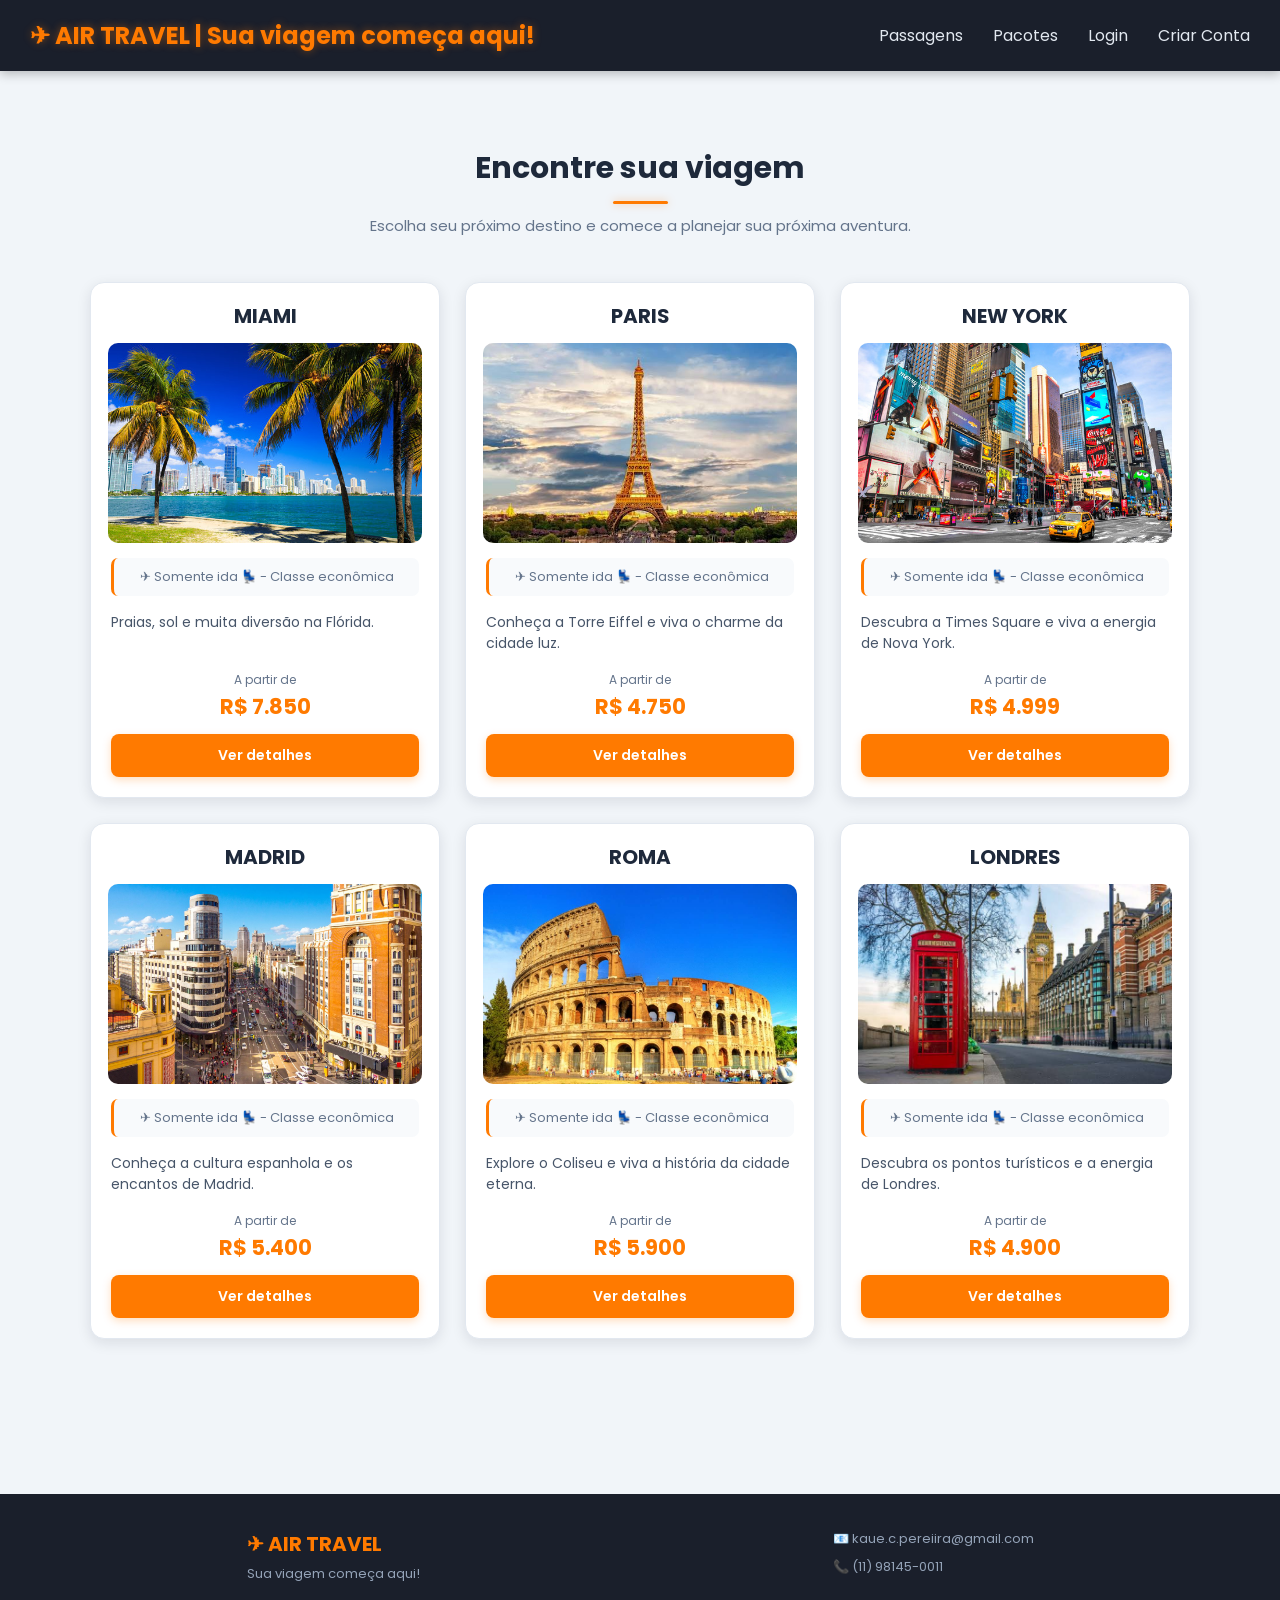
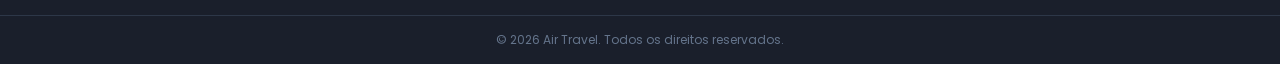
==== commit bb52ee8f: "Atualiza estilos e páginas do AirTravel" ====
--- a/frontend/index.html
+++ b/frontend/index.html
@@ -46,7 +46,7 @@
               <span>A partir de</span>
               <strong>R$ 7.850</strong>
             </div>
-            <a href="destino.html?destino=miami" class="botao-destino"
+            <a href="/destino.html?destino=miami" class="botao-destino"
               >Ver detalhes</a
             >
           </article>
@@ -70,7 +70,7 @@
               <strong>R$ 4.750</strong>
             </div>
 
-            <a href="destino.html?destino=paris" class="botao-destino"
+            <a href="/destino.html?destino=paris" class="botao-destino"
               >Ver detalhes</a
             >
           </article>
@@ -94,7 +94,7 @@
               <strong>R$ 4.999</strong>
             </div>
 
-            <a href="destino.html?destino=newyork" class="botao-destino"
+            <a href="/destino.html?destino=newyork" class="botao-destino"
               >Ver detalhes</a
             >
           </article>
@@ -118,7 +118,7 @@
               <strong>R$ 5.400</strong>
             </div>
 
-            <a href="destino.html?destino=madrid" class="botao-destino"
+            <a href="/destino.html?destino=madrid" class="botao-destino"
               >Ver detalhes</a
             >
           </article>
@@ -142,7 +142,7 @@
               <strong>R$ 5.900</strong>
             </div>
 
-            <a href="destino.html?destino=roma" class="botao-destino"
+            <a href="/destino.html?destino=roma" class="botao-destino"
               >Ver detalhes</a
             >
           </article>
@@ -166,7 +166,7 @@
               <strong>R$ 4.900</strong>
             </div>
 
-            <a href="destino.html?destino=londres" class="botao-destino"
+            <a href="/destino.html?destino=londres" class="botao-destino"
               >Ver detalhes</a
             >
           </article>
@@ -181,12 +181,6 @@
           <p>Sua viagem começa aqui!</p>
         </div>
 
-        <div class="footer-links">
-          <a href="#">Passagens</a>
-          <a href="#">Pacotes</a>
-          <a href="#">Contato</a>
-        </div>
-
         <div class="footer-contato">
           <p>📧 kaue.c.pereiira@gmail.com</p>
           <p>📞 (11) 98145-0011</p>
--- a/frontend/style.css
+++ b/frontend/style.css
@@ -1,11 +1,9 @@
 @import url("https://fonts.googleapis.com/css2?family=Poppins&display=swap");
-
 body {
   margin: 0;
   background-color: #f1f5f9;
   font-family: "Poppins", sans-serif;
 }
-
 header {
   background-color: #1a1f2b;
   padding: 18px 30px;
@@ -14,7 +12,6 @@
   align-items: center;
   box-shadow: 0 3px 10px rgba(0, 0, 0, 0.25);
 }
-
 h1 {
   color: #ff7a00;
   font-size: 24px;
@@ -23,47 +20,39 @@
   margin: 0;
   text-shadow: 0 0 8px rgba(255, 122, 0, 0.45);
 }
-
 nav {
   font-size: 16px;
   color: #e2e8f0;
   display: flex;
   gap: 30px;
 }
-
 nav a {
   text-decoration: none;
   color: #e2e8f0;
   transition: 0.2s ease;
 }
-
 nav a:hover {
   color: #ff7a00;
   transform: translateY(-2px);
 }
-
 main {
   padding: 35px 20px;
 }
-
 .titulo-destinos {
   text-align: center;
   margin-bottom: 35px;
 }
-
 .titulo-destinos h2 {
   margin: 0 0 8px;
   color: #1e293b;
   font-size: 28px;
   font-weight: 700;
 }
-
 .titulo-destinos p {
   margin: 0;
   color: #64748b;
   font-size: 15px;
 }
-
 .titulo-destinos h2::after {
   content: "";
   display: block;
@@ -74,7 +63,6 @@
   border-radius: 5px;
   box-shadow: 0 0 8px rgba(255, 122, 0, 0.4);
 }
-
 .destinos {
   display: grid;
   grid-template-columns: repeat(3, 350px);
@@ -84,7 +72,6 @@
   width: 100%;
   box-sizing: border-box;
 }
-
 .card-destino {
   width: 350px;
   min-height: 470px;
@@ -100,19 +87,16 @@
   flex-direction: column;
   overflow: hidden;
 }
-
 .card-destino:hover {
   transform: translateY(-5px);
   box-shadow: 0 10px 25px rgba(15, 23, 42, 0.16);
 }
-
 .card-destino h3 {
   font-size: 20px;
   margin: 18px 0 12px;
   color: #1e293b;
   text-align: center;
 }
-
 .card-destino img {
   width: 90%;
   height: 200px;
@@ -121,7 +105,6 @@
   margin: 0 auto 15px;
   display: block;
 }
-
 .info-voo {
   font-size: 13px;
   color: #64748b;
@@ -131,7 +114,6 @@
   border-radius: 7px;
   border-left: 3px solid #ff7a00;
 }
-
 .descricao {
   font-size: 14px;
   color: #475569;
@@ -142,7 +124,6 @@
   text-align: left;
   min-height: 42px;
 }
-
 .preco {
   font-size: 12px;
   color: #64748b;
@@ -152,7 +133,6 @@
   min-height: 24px;
   padding: 0;
 }
-
 .preco strong {
   display: block;
   font-size: 21px;
@@ -160,7 +140,6 @@
   font-weight: 700;
   margin-top: 2px;
 }
-
 button {
   background-color: white;
   padding: 7px;
@@ -170,7 +149,6 @@
   font-family: "Poppins", sans-serif;
   font-size: 14px;
 }
-
 .botao-destino {
   margin-top: auto;
   background-color: #ff7a00;
@@ -190,75 +168,63 @@
   text-decoration: none;
   text-align: center;
 }
-
 .botao-destino:hover {
   background-color: #e66d00;
   transform: translateY(-2px);
   box-shadow: 0 5px 12px rgba(255, 122, 0, 0.35);
 }
-
 footer {
   background-color: #1a1f2b;
   color: #e2e8f0;
   margin-top: 70px;
   padding-top: 35px;
 }
-
 .footer-conteudo {
   display: flex;
   justify-content: space-around;
   align-items: flex-start;
   padding: 0 40px 30px;
 }
-
 .footer-logo h3 {
   margin: 0 0 5px;
   color: #ff7a00;
   font-size: 20px;
 }
-
 .footer-logo p {
   margin: 0;
   color: #94a3b8;
   font-size: 13px;
 }
-
 .footer-links {
   display: flex;
   flex-direction: column;
   gap: 8px;
 }
-
 .footer-links a {
   color: #e2e8f0;
   text-decoration: none;
   font-size: 14px;
   transition: 0.2s ease;
 }
-
 .footer-links a:hover {
   color: #ff7a00;
   transform: translateX(3px);
 }
-
 .footer-contato p {
   margin: 0 0 8px;
   color: #94a3b8;
   font-size: 13px;
 }
-
 .footer-bottom {
   border-top: 1px solid #2d3748;
   text-align: center;
   padding: 15px;
 }
-
 .footer-bottom p {
   margin: 0;
   color: #64748b;
   font-size: 12px;
 }
-
 .detalhes-destino {
   max-width: 1000px;
   margin: 0 auto;
@@ -268,90 +234,12 @@
   box-shadow: 0 4px 15px rgba(15, 23, 42, 0.1);
   box-sizing: border-box;
 }
-
 .detalhes-destino h2 {
   text-align: center;
   color: #1e293b;
   font-size: 32px;
   margin: 0 0 25px;
 }
-
-.detalhes-destino > img {
-  width: 100%;
-  height: 350px;
-  object-fit: cover;
-  border-radius: 12px;
-  display: block;
-}
-
-.informacoes-destino {
-  padding: 25px 10px 0;
-}
-
-.informacoes-destino h3 {
-  color: #1e293b;
-  font-size: 23px;
-  margin: 0 0 10px;
-}
-
-.informacoes-destino > p {
-  color: #475569;
-  font-size: 15px;
-  line-height: 1.6;
-  margin-bottom: 20px;
-}
-
-.info-viagem {
-  background-color: #f8fafc;
-  border-left: 4px solid #ff7a00;
-  border-radius: 8px;
-  padding: 12px 18px;
-  margin-bottom: 20px;
-}
-
-.info-viagem p {
-  color: #475569;
-  font-size: 14px;
-  margin: 6px 0;
-}
-
-.preco-destino {
-  margin-bottom: 20px;
-}
-
-.preco-destino span {
-  display: block;
-  color: #64748b;
-  font-size: 13px;
-}
-
-.preco-destino strong {
-  display: block;
-  color: #ff7a00;
-  font-size: 28px;
-  margin-top: 2px;
-}
-
-.detalhes-destino button {
-  background-color: #ff7a00;
-  color: #ffffff;
-  border: none;
-  padding: 12px 25px;
-  border-radius: 8px;
-  cursor: pointer;
-  font-family: "Poppins", sans-serif;
-  font-size: 14px;
-  font-weight: 600;
-  transition: 0.2s ease;
-  box-shadow: 0 3px 8px rgba(255, 122, 0, 0.25);
-}
-
-.detalhes-destino button:hover {
-  background-color: #e66d00;
-  transform: translateY(-2px);
-  box-shadow: 0 5px 12px rgba(255, 122, 0, 0.35);
-}
-
 .compra-passagem {
   max-width: 850px;
   margin: 0 auto;
@@ -361,36 +249,30 @@
   box-shadow: 0 4px 15px rgba(15, 23, 42, 0.1);
   box-sizing: border-box;
 }
-
 .titulo-compra {
   text-align: center;
   margin-bottom: 30px;
 }
-
 .titulo-compra h2 {
   color: #1e293b;
   font-size: 28px;
   margin: 0 0 8px;
 }
-
 .titulo-compra p {
   color: #64748b;
   font-size: 15px;
   margin: 0;
 }
-
 .formulario-compra {
   display: flex;
   flex-direction: column;
   gap: 20px;
 }
-
 .campo {
   display: flex;
   flex-direction: column;
   gap: 7px;
 }
-
 .campo label,
 .tipo-viagem p {
   color: #1e293b;
@@ -398,7 +280,6 @@
   font-weight: 600;
   margin: 0;
 }
-
 .campo input,
 .campo select {
   width: 100%;
@@ -411,36 +292,30 @@
   color: #334155;
   outline: none;
 }
-
 .campo input:focus,
 .campo select:focus {
   border-color: #ff7a00;
   box-shadow: 0 0 0 2px rgba(255, 122, 0, 0.1);
 }
-
 .tipo-viagem {
   display: flex;
   flex-direction: column;
   gap: 10px;
 }
-
 .tipo-viagem label {
   color: #475569;
   font-size: 14px;
   cursor: pointer;
 }
-
 .tipo-viagem input {
   accent-color: #ff7a00;
   margin-right: 6px;
 }
-
 .datas-viagem {
   display: grid;
   grid-template-columns: 1fr 1fr;
   gap: 20px;
 }
-
 .resumo-compra {
   background-color: #f8fafc;
   border-left: 4px solid #ff7a00;
@@ -448,20 +323,17 @@
   padding: 15px 18px;
   margin-top: 5px;
 }
-
 .resumo-compra span {
   display: block;
   color: #64748b;
   font-size: 13px;
 }
-
 .resumo-compra strong {
   display: block;
   color: #ff7a00;
   font-size: 26px;
   margin-top: 3px;
 }
-
 .formulario-compra button {
   background-color: #ff7a00;
   color: #ffffff;
@@ -475,13 +347,11 @@
   transition: 0.2s ease;
   box-shadow: 0 3px 8px rgba(255, 122, 0, 0.25);
 }
-
 .formulario-compra button:hover {
   background-color: #e66d00;
   transform: translateY(-2px);
   box-shadow: 0 5px 12px rgba(255, 122, 0, 0.35);
 }
-
 .botao-compra {
   display: inline-block;
   background-color: #ff7a00;
@@ -498,42 +368,16 @@
   text-decoration: none;
   text-align: center;
 }
-
 .botao-compra:hover {
   background-color: #e66d00;
   transform: translateY(-2px);
   box-shadow: 0 5px 12px rgba(255, 122, 0, 0.35);
 }
-
 .continente {
   padding: 15px;
   margin-bottom: 15px;
   border-bottom: 1px solid #e2e8f0;
 }
-
-@media (max-width: 1150px) {
-  .destinos {
-    grid-template-columns: repeat(2, 350px);
-  }
-}
-
-@media (max-width: 750px) {
-  .destinos {
-    grid-template-columns: minmax(0, 350px);
-  }
-
-  header {
-    flex-direction: column;
-    gap: 15px;
-  }
-
-  nav {
-    flex-wrap: wrap;
-    justify-content: center;
-    gap: 15px;
-  }
-}
-
 .formulario-conta {
   max-width: 460px;
   margin: 25px auto;
@@ -544,34 +388,29 @@
   box-shadow: 0 12px 35px rgba(15, 23, 42, 0.09);
   box-sizing: border-box;
 }
-
 .formulario-conta h2 {
   color: #1e293b;
   text-align: center;
   font-size: 28px;
   margin: 0 0 8px;
 }
-
 .formulario-conta .subtitulo {
   color: #64748b;
   text-align: center;
   font-size: 14px;
   margin: 0 0 28px;
 }
-
 .formulario-conta form {
   display: flex;
   flex-direction: column;
   gap: 8px;
 }
-
 .formulario-conta label {
   color: #334155;
   font-size: 13px;
   font-weight: 600;
   margin-top: 10px;
 }
-
 .formulario-conta input {
   width: 100%;
   padding: 12px 14px;
@@ -585,13 +424,11 @@
   outline: none;
   transition: 0.2s ease;
 }
-
 .formulario-conta input:focus {
   background: #ffffff;
   border-color: #ff7a00;
   box-shadow: 0 0 0 3px rgba(255, 122, 0, 0.12);
 }
-
 .formulario-conta button {
   width: 100%;
   margin-top: 20px;
@@ -606,13 +443,11 @@
   cursor: pointer;
   transition: 0.2s ease;
 }
-
 .formulario-conta button:hover {
   background: #e66d00;
   transform: translateY(-2px);
   box-shadow: 0 5px 12px rgba(255, 122, 0, 0.22);
 }
-
 .formulario-conta .link-conta {
   display: block;
   margin-top: 22px;
@@ -621,18 +456,282 @@
   font-size: 13px;
   text-decoration: none;
 }
-
 .formulario-conta .link-conta strong {
   color: #e66d00;
 }
-
+.pagina-destino {
+  max-width: 1100px;
+  margin: 35px auto;
+  padding: 35px;
+  background-color: #ffffff;
+  border-radius: 18px;
+  box-shadow: 0 4px 18px rgba(15, 23, 42, 0.08);
+  box-sizing: border-box;
+}
+.destino-cabecalho {
+  text-align: center;
+  max-width: 800px;
+  margin: 0 auto 30px;
+}
+.destino-tag {
+  display: inline-block;
+  color: #ff7a00;
+  font-size: 12px;
+  font-weight: 700;
+  letter-spacing: 2px;
+  margin-bottom: 12px;
+}
+.destino-cabecalho h2 {
+  color: #1e293b;
+  font-size: 36px;
+  margin: 0 0 15px;
+}
+.destino-cabecalho p {
+  color: #64748b;
+  font-size: 15px;
+  line-height: 1.8;
+  margin: 0;
+}
+.destino-imagem {
+  width: 100%;
+  height: 430px;
+  overflow: hidden;
+  border-radius: 14px;
+  margin-bottom: 55px;
+}
+.destino-imagem img {
+  width: 100%;
+  height: 100%;
+  object-fit: cover;
+  display: block;
+  transition: transform 0.4s ease;
+}
+.destino-imagem:hover img {
+  transform: scale(1.03);
+}
+.secao-atracoes {
+  margin-bottom: 45px;
+}
+.titulo-secao {
+  margin-bottom: 25px;
+}
+.titulo-secao > span {
+  color: #ff7a00;
+  font-size: 12px;
+  font-weight: 700;
+  letter-spacing: 2px;
+}
+.titulo-secao h3 {
+  color: #1e293b;
+  font-size: 27px;
+  margin: 7px 0;
+}
+.titulo-secao p {
+  color: #64748b;
+  font-size: 14px;
+  margin: 0;
+}
+.grade-atracoes {
+  display: grid;
+  grid-template-columns: repeat(2, 1fr);
+  gap: 15px;
+}
+.card-atracao {
+  background-color: #f8fafc;
+  border: 1px solid #e2e8f0;
+  border-left: 4px solid #ff7a00;
+  border-radius: 10px;
+  padding: 20px;
+  transition: 0.2s ease;
+}
+.card-atracao:hover {
+  transform: translateY(-3px);
+  box-shadow: 0 5px 14px rgba(15, 23, 42, 0.08);
+}
+.numero-atracao {
+  color: #ff7a00;
+  font-size: 12px;
+  font-weight: 700;
+}
+.card-atracao h4 {
+  color: #1e293b;
+  font-size: 16px;
+  margin: 8px 0 0;
+}
+.curiosidade-destino {
+  background-color: #fff7ed;
+  border-radius: 12px;
+  border-left: 5px solid #ff7a00;
+  padding: 25px 30px;
+  margin-bottom: 35px;
+}
+.curiosidade-destino > span {
+  color: #e66d00;
+  font-size: 11px;
+  font-weight: 700;
+  letter-spacing: 2px;
+}
+.curiosidade-destino h3 {
+  color: #1e293b;
+  font-size: 21px;
+  margin: 8px 0;
+}
+.curiosidade-destino p {
+  color: #475569;
+  font-size: 14px;
+  line-height: 1.7;
+  margin: 0;
+}
+.voltar-destinos {
+  text-align: center;
+}
+.botao-voltar {
+  display: inline-block;
+  background-color: #ff7a00;
+  color: #ffffff;
+  padding: 12px 25px;
+  border-radius: 8px;
+  text-decoration: none;
+  font-size: 14px;
+  font-weight: 600;
+  transition: 0.2s ease;
+}
+.botao-voltar:hover {
+  background-color: #e66d00;
+  transform: translateY(-2px);
+}
+@media (max-width: 1150px) {
+  .destinos {
+    grid-template-columns: repeat(2, 350px);
+  }
+}
+@media (max-width: 750px) {
+  header {
+    flex-direction: column;
+    gap: 15px;
+  }
+  nav {
+    flex-wrap: wrap;
+    justify-content: center;
+    gap: 15px;
+  }
+  .destinos {
+    grid-template-columns: minmax(0, 350px);
+  }
+  .pagina-destino {
+    margin: 15px;
+    padding: 22px;
+  }
+  .destino-cabecalho h2 {
+    font-size: 28px;
+  }
+  .destino-imagem {
+    height: 260px;
+    margin-bottom: 35px;
+  }
+  .grade-atracoes {
+    grid-template-columns: 1fr;
+  }
+  .titulo-secao h3 {
+    font-size: 23px;
+  }
+  .curiosidade-destino {
+    padding: 20px;
+  }
+}
 @media (max-width: 500px) {
   .formulario-conta {
     padding: 25px 20px;
     margin: 10px auto;
   }
-
   .formulario-conta h2 {
     font-size: 24px;
   }
 }
+@media (max-width: 450px) {
+  .destino-imagem {
+    height: 210px;
+  }
+  .destino-cabecalho h2 {
+    font-size: 24px;
+  }
+}
+.secao-destinos {
+  max-width: 1200px;
+  margin: 0 auto;
+  padding: 40px 20px;
+  text-align: center;
+}
+.secao-destinos h2 {
+  color: #1e293b;
+  font-size: 30px;
+  margin-bottom: 10px;
+}
+.secao-destinos > p {
+  color: #64748b;
+  margin-bottom: 35px;
+}
+.grade-destinos {
+  display: grid;
+  grid-template-columns: repeat(3, minmax(0, 1fr));
+  gap: 25px;
+}
+.grade-destinos .card-destino {
+  width: 100%;
+  min-height: 0;
+  background-color: #1a1f2b;
+  border: none;
+  border-radius: 14px;
+  overflow: hidden;
+  display: flex;
+  flex-direction: column;
+  text-align: left;
+  text-decoration: none;
+  color: white;
+}
+.grade-destinos .card-destino img {
+  width: 100%;
+  height: 200px;
+  margin: 0;
+  border-radius: 0;
+  object-fit: cover;
+}
+.info-destino {
+  padding: 18px;
+  display: flex;
+  flex-direction: column;
+  flex: 1;
+}
+.grade-destinos .card-destino h3 {
+  color: white;
+  font-size: 20px;
+  text-align: left;
+  margin: 0 0 10px;
+}
+.grade-destinos .card-destino p {
+  color: #cbd5e1;
+  font-size: 14px;
+  line-height: 1.5;
+  padding: 0;
+  margin: 0 0 15px;
+  min-height: 0;
+}
+.info-destino span {
+  color: #ff7a00;
+  font-weight: bold;
+  margin-top: auto;
+}
+.grade-destinos .card-destino:hover {
+  transform: translateY(-5px);
+  box-shadow: 0 10px 25px rgba(15, 23, 42, 0.16);
+}
+@media (max-width: 900px) {
+  .grade-destinos {
+    grid-template-columns: repeat(2, minmax(0, 1fr));
+  }
+}
+@media (max-width: 600px) {
+  .grade-destinos {
+    grid-template-columns: 1fr;
+  }
+}
